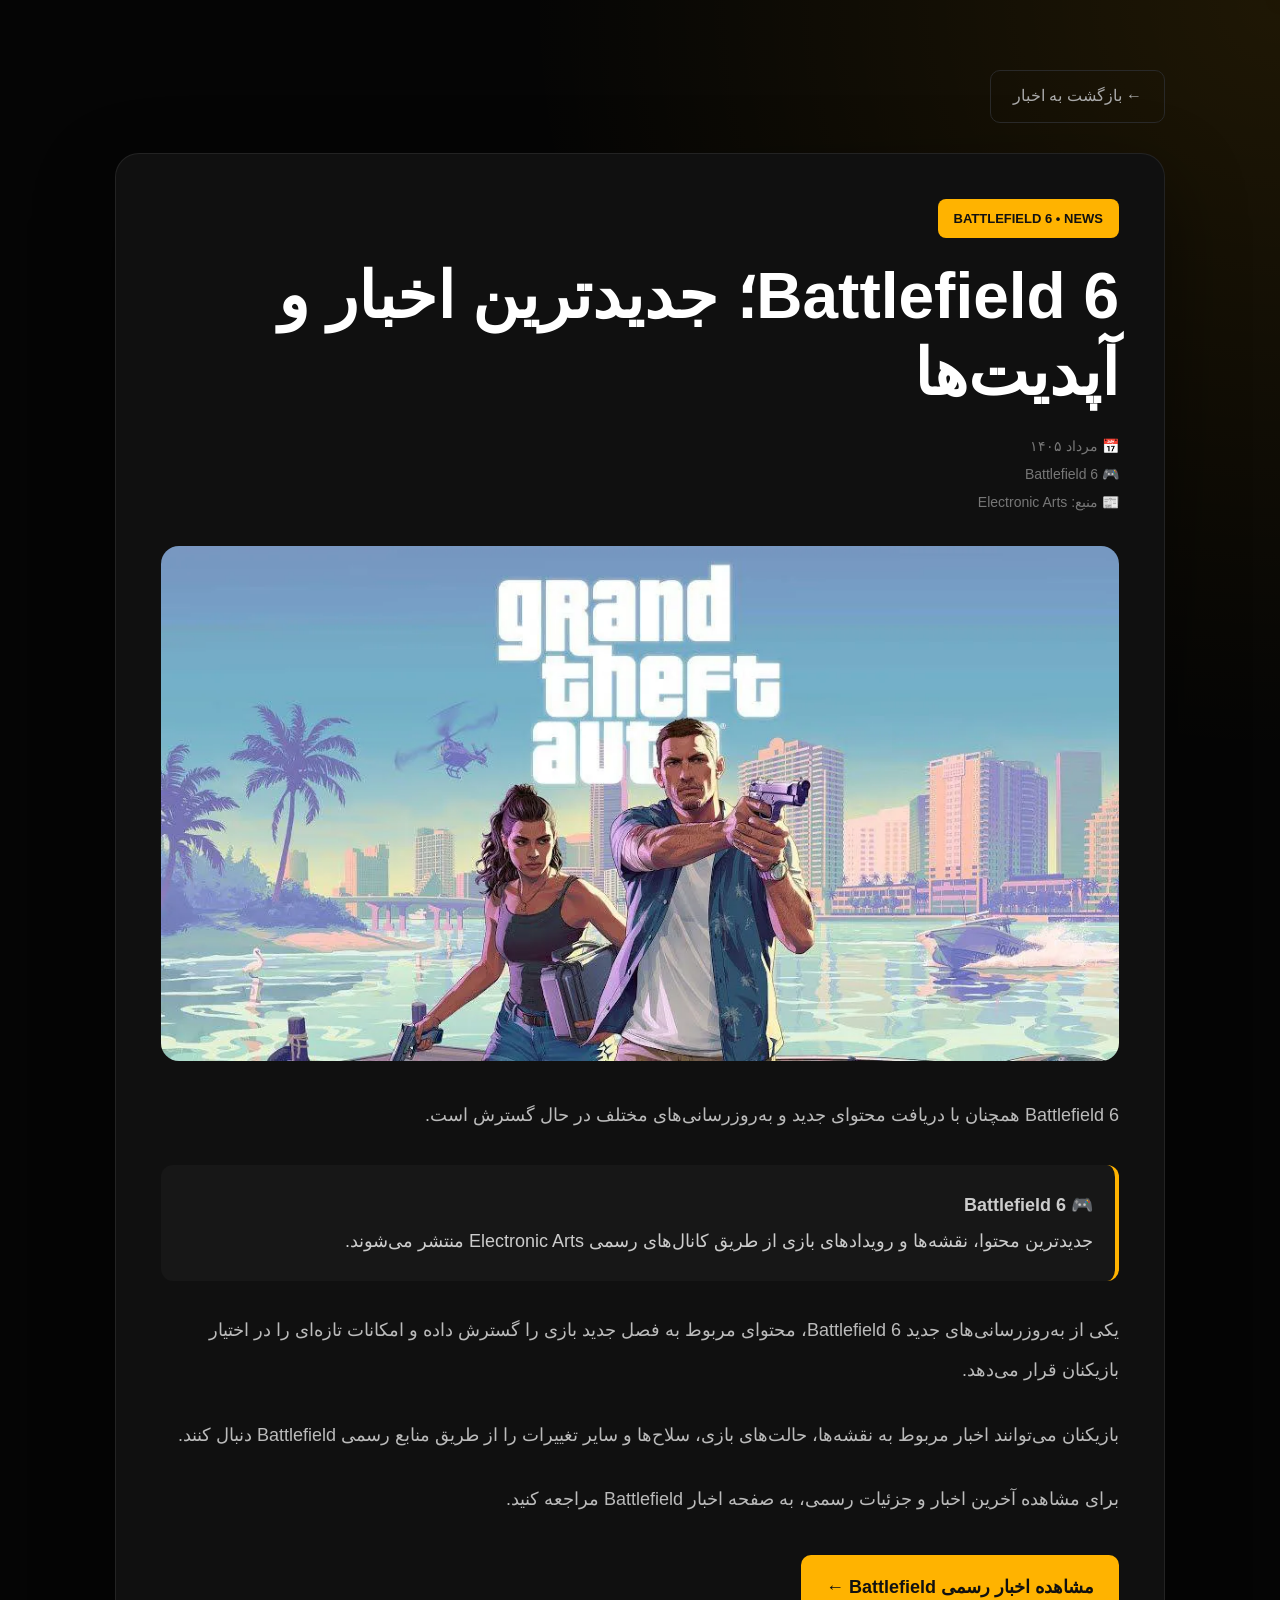
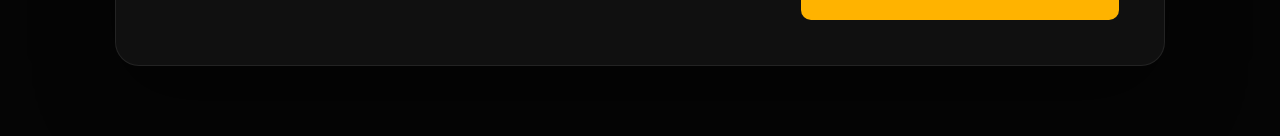
==== news-battlefield.html @ 07619cab "Create news-battlefield.html" ====
<!DOCTYPE html>
<html lang="fa" dir="rtl">

<head>
  <meta charset="UTF-8">
  <meta name="viewport" content="width=device-width, initial-scale=1.0">

  <title>Battlefield 6 | ALI GAMING NEWS</title>

  <link rel="stylesheet" href="style.css">

  <style>
    .article-page {
      min-height: 100vh;
      padding: 70px 5%;
      background:
        radial-gradient(circle at top right, rgba(255,179,0,.10), transparent 35%),
        #050505;
    }

    .article-container {
      max-width: 1050px;
      margin: auto;
    }

    .back-button {
      display: inline-block;
      margin-bottom: 30px;
      padding: 11px 22px;
      color: #aaa;
      border: 1px solid #292929;
      border-radius: 10px;
      text-decoration: none;
      transition: .25s;
    }

    .back-button:hover {
      background: #ffb300;
      color: #111;
      border-color: #ffb300;
    }

    .article {
      background: #101010;
      border: 1px solid rgba(255,255,255,.08);
      border-radius: 24px;
      padding: 45px;
      box-shadow: 0 30px 80px rgba(0,0,0,.45);
    }

    .article-badge {
      display: inline-block;
      padding: 8px 16px;
      margin-bottom: 20px;
      background: #ffb300;
      color: #111;
      border-radius: 8px;
      font-size: 13px;
      font-weight: bold;
    }

    .article h1 {
      font-size: clamp(34px, 5vw, 64px);
      line-height: 1.2;
      margin: 0 0 20px;
    }

    .article-meta {
      color: #777;
      line-height: 2;
      margin-bottom: 30px;
      font-size: 14px;
    }

    .article-image {
      width: 100%;
      max-height: 560px;
      object-fit: cover;
      border-radius: 18px;
      margin-bottom: 35px;
      display: block;
    }

    .article-text {
      color: #bbb;
      font-size: 18px;
      line-height: 2.2;
    }

    .article-text p {
      margin: 0 0 25px;
    }

    .article-info {
      margin: 30px 0;
      padding: 22px;
      background: #171717;
      border-right: 4px solid #ffb300;
      border-radius: 12px;
      color: #ccc;
      line-height: 2;
    }

    .source-button {
      display: inline-block;
      margin-top: 10px;
      padding: 13px 25px;
      background: #ffb300;
      color: #111;
      border-radius: 10px;
      text-decoration: none;
      font-weight: bold;
      transition: .25s;
    }

    .source-button:hover {
      transform: translateY(-3px);
    }

    @media (max-width: 600px) {
      .article-page {
        padding: 40px 5%;
      }

      .article {
        padding: 25px;
      }

      .article-text {
        font-size: 16px;
      }
    }
  </style>
</head>

<body>

  <main class="article-page">

    <div class="article-container">

      <a href="index.html#news" class="back-button">
        ← بازگشت به اخبار
      </a>

      <article class="article">

        <span class="article-badge">
          BATTLEFIELD 6 • NEWS
        </span>

        <h1>
          Battlefield 6؛ جدیدترین اخبار و آپدیت‌ها
        </h1>

        <div class="article-meta">
          📅 مرداد ۱۴۰۵
          <br>
          🎮 Battlefield 6
          <br>
          📰 منبع: Electronic Arts
        </div>

        <img
          src="gta6.jpg"
          alt="Battlefield 6"
          class="article-image"
        >

        <div class="article-text">

          <p>
            Battlefield 6 همچنان با دریافت محتوای جدید
            و به‌روزرسانی‌های مختلف در حال گسترش است.
          </p>

          <div class="article-info">
            <strong>🎮 Battlefield 6</strong>
            <br>
            جدیدترین محتوا، نقشه‌ها و رویدادهای بازی
            از طریق کانال‌های رسمی Electronic Arts
            منتشر می‌شوند.
          </div>

          <p>
            یکی از به‌روزرسانی‌های جدید Battlefield 6،
            محتوای مربوط به فصل جدید بازی را گسترش داده
            و امکانات تازه‌ای را در اختیار بازیکنان قرار می‌دهد.
          </p>

          <p>
            بازیکنان می‌توانند اخبار مربوط به نقشه‌ها،
            حالت‌های بازی، سلاح‌ها و سایر تغییرات را
            از طریق منابع رسمی Battlefield دنبال کنند.
          </p>

          <p>
            برای مشاهده آخرین اخبار و جزئیات رسمی،
            به صفحه اخبار Battlefield مراجعه کنید.
          </p>

          <a
            href="https://www.ea.com/games/battlefield/battlefield-6/news"
            target="_blank"
            rel="noopener noreferrer"
            class="source-button"
          >
            مشاهده اخبار رسمی Battlefield ←
          </a>

        </div>

      </article>

    </div>

  </main>

</body>

</html>
---- style.css ----
* {
  margin: 0;
  padding: 0;
  box-sizing: border-box;
  }

html {
scroll-behavior: smooth;
}

body {
font-family: Arial, Tahoma, sans-serif;
background: #050505;
color: #fff;
line-height: 1.8;
overflow-x: hidden;
}

.header {
position: sticky;
top: 0;
z-index: 999;
min-height: 75px;
padding: 0 7%;
display: flex;
align-items: center;
justify-content: space-between;
background: rgba(5, 5, 5, 0.9);
backdrop-filter: blur(18px);
border-bottom: 1px solid rgba(255, 255, 255, 0.08);
}

.logo {
font-size: 25px;
font-weight: 900;
letter-spacing: 3px;
color: #ffb300;
text-shadow: 0 0 20px rgba(255, 179, 0, 0.35);
}

nav {
display: flex;
gap: 30px;
flex-wrap: wrap;
}

nav a {
position: relative;
color: #ccc;
text-decoration: none;
font-size: 15px;
padding: 8px 0;
transition: 0.3s;
}

nav a:hover {
color: #ffb300;
}

nav a::after {
content: "";
position: absolute;
right: 0;
bottom: 0;
width: 0;
height: 2px;
background: #ffb300;
transition: 0.3s;
}

nav a:hover::after {
width: 100%;
}

.hero {
min-height: calc(100vh - 75px);
display: flex;
align-items: center;
justify-content: center;
gap: 70px;
padding: 80px 7%;
position: relative;
overflow: hidden;
background:
radial-gradient(circle at 80% 20%, rgba(255,179,0,.15), transparent 30%),
radial-gradient(circle at 20% 80%, rgba(255,50,0,.08), transparent 35%),
#050505;
}

.hero::before {
content: "";
position: absolute;
width: 500px;
height: 500px;
background: rgba(255,179,0,.05);
filter: blur(100px);
border-radius: 50%;
top: -200px;
right: -150px;
pointer-events: none;
}

.hero-image {
width: 52%;
max-width: 720px;
position: relative;
z-index: 1;
overflow: hidden;
border-radius: 24px;
border: 1px solid rgba(255,255,255,.12);
box-shadow:
0 30px 90px rgba(0,0,0,.8),
0 0 50px rgba(255,179,0,.1);
}

.hero-image img {
width: 100%;
height: auto;
display: block;
transition: .7s ease;
}

.hero-image:hover img {
transform: scale(1.04);
}

.hero-content {
max-width: 520px;
position: relative;
z-index: 2;
}

.tag,
.section-tag {
color: #ffb300;
font-size: 12px;
font-weight: bold;
letter-spacing: 3px;
margin-bottom: 15px;
}

.section-tag {
display: block;
text-align: center;
}

.hero-content h1 {
font-size: clamp(70px, 10vw, 140px);
line-height: .9;
font-weight: 900;
margin-bottom: 15px;
background: linear-gradient(135deg,#fff 20%,#ffb300 80%);
-webkit-background-clip: text;
-webkit-text-fill-color: transparent;
}

.hero-content h2 {
font-size: 24px;
color: #eee;
margin-bottom: 20px;
}

.hero-content p {
color: #999;
font-size: 17px;
margin-bottom: 30px;
}

.hero-buttons {
display: flex;
gap: 15px;
flex-wrap: wrap;
}

.button {
position: relative;
overflow: hidden;
display: inline-block;
padding: 13px 28px;
background: #ffb300;
color: #111;
border-radius: 8px;
text-decoration: none;
font-weight: bold;
transition: .3s;
box-shadow: 0 10px 30px rgba(255,179,0,.18);
}

.button:hover {
transform: translateY(-4px);
background: #ffc533;
}

.button.secondary {
background: transparent;
color: #fff;
border: 1px solid rgba(255,255,255,.2);
box-shadow: none;
}

.button.secondary:hover {
background: rgba(255,255,255,.08);
border-color: #ffb300;
color: #ffb300;
}

.section,
.games,
.features,
.gallery,
.about {
padding: 110px 7%;
}

.section {
background: linear-gradient(180deg,#090909,#0d0d0d);
}

.games {
background: #050505;
}

.features {
background: #080808;
}

.gallery {
background: linear-gradient(180deg,#080808,#101010);
}

.section h2,
.games h2,
.features h2,
.gallery h2,
.about h2 {
text-align: center;
font-size: 42px;
margin-bottom: 55px;
}

.section h2::after,
.games h2::after,
.features h2::after,
.gallery h2::after,
.about h2::after {
content: "";
display: block;
width: 60px;
height: 3px;
margin: 15px auto 0;
background: #ffb300;
border-radius: 20px;
}

.cards {
max-width: 1200px;
margin: auto;
display: grid;
grid-template-columns: repeat(3,1fr);
gap: 25px;
}

.card {
position: relative;
padding: 35px;
min-height: 260px;
background: linear-gradient(145deg,#171717,#0a0a0a);
border: 1px solid rgba(255,255,255,.08);
border-radius: 18px;
overflow: hidden;
transition: .35s;
}

.card:hover {
transform: translateY(-10px);
border-color: rgba(255,179,0,.45);
box-shadow: 0 25px 60px rgba(0,0,0,.5);
}

.card-number {
position: absolute;
top: 15px;
left: 20px;
font-size: 45px;
font-weight: 900;
color: rgba(255,179,0,.08);
}

.card h3 {
color: #ffb300;
font-size: 24px;
margin-bottom: 15px;
}

.card p {
color: #999;
margin-bottom: 25px;
}

.read-more,
.game-content a {
color: #ffb300;
text-decoration: none;
transition: .3s;
}

.read-more:hover,
.game-content a:hover {
color: #fff;
}

.game-grid {
max-width: 1200px;
margin: auto;
display: grid;
grid-template-columns: repeat(3,1fr);
gap: 25px;
}

.game-card {
background: #101010;
border: 1px solid rgba(255,255,255,.08);
border-radius: 18px;
overflow: hidden;
transition: .35s;
}

.game-card:hover {
transform: translateY(-8px);
border-color: rgba(255,179,0,.45);
box-shadow: 0 25px 60px rgba(0,0,0,.6);
}

.game-image,
.game-placeholder {
height: 230px;
}

.game-image {
overflow: hidden;
}

.game-image img {
width: 100%;
height: 100%;
object-fit: cover;
display: block;
transition: .6s;
}

.game-card:hover .game-image img {
transform: scale(1.06);
}

.game-placeholder {
display: flex;
align-items: center;
justify-content: center;
text-align: center;
padding: 20px;
font-size: 28px;
font-weight: 900;
color: #aaa;
background:
radial-gradient(circle,rgba(255,179,0,.1),transparent 60%),
#111;
}

.game-content {
padding: 25px;
}

.game-content > span {
color: #ffb300;
font-size: 11px;
font-weight: bold;
letter-spacing: 2px;
}

.game-content h3 {
font-size: 22px;
margin: 8px 0 10px;
}

.game-content p {
color: #888;
font-size: 14px;
margin-bottom: 20px;
}

.feature-grid {
max-width: 1100px;
margin: auto;
display: grid;
grid-template-columns: repeat(4,1fr);
gap: 20px;
}

.feature {
padding: 30px;
background: #0d0d0d;
border: 1px solid rgba(255,255,255,.07);
border-radius: 15px;
transition: .3s;
}

.feature:hover {
transform: translateY(-7px);
border-color: rgba(255,179,0,.35);
}

.feature span {
color: #ffb300;
font-size: 13px;
font-weight: bold;
}

.feature h3 {
margin: 15px 0 10px;
font-size: 20px;
}

.feature p {
color: #888;
font-size: 14px;
}

.gallery-intro {
max-width: 650px;
margin: -30px auto 45px;
text-align: center;
color: #888;
}

.gallery-grid {
max-width: 1200px;
margin: auto;
display: grid;
grid-template-columns: 2fr 1fr;
grid-template-rows: 250px 250px;
gap: 20px;
}

.gallery-item {
position: relative;
overflow: hidden;
border-radius: 18px;
border: 1px solid rgba(255,255,255,.08);
background: #111;
}

.gallery-item:first-child {
grid-row: span 2;
}

.gallery-item img {
width: 100%;
height: 100%;
object-fit: cover;
display: block;
transition: .6s;
}

.gallery-item:hover img {
transform: scale(1.06);
}

.gallery-overlay {
position: absolute;
inset: 0;
display: flex;
flex-direction: column;
justify-content: flex-end;
padding: 30px;
background: linear-gradient(transparent 35%,rgba(0,0,0,.9));
}

.gallery-overlay span,
.gallery-empty span {
color: #ffb300;
font-size: 12px;
font-weight: bold;
letter-spacing: 3px;
}

.gallery-overlay h3 {
font-size: 25px;
margin-top: 5px;
}

.gallery-empty {
display: flex;
align-items: center;
justify-content: center;
text-align: center;
background:
radial-gradient(circle,rgba(255,179,0,.09),transparent 60%),
#0b0b0b;
transition: .35s;
}

.gallery-empty:hover {
transform: translateY(-5px);
border-color: rgba(255,179,0,.4);
}

.gallery-empty h3 {
margin-top: 10px;
color: #777;
font-size: 20px;
}

.about {
text-align: center;
background:
radial-gradient(circle at center,rgba(255,179,0,.07),transparent 45%),
#080808;
}

.about p {
max-width: 750px;
margin: auto;
color: #999;
font-size: 18px;
}

footer {
padding: 40px 20px;
text-align: center;
background: #030303;
border-top: 1px solid rgba(255,255,255,.06);
}

.footer-logo {
color: #ffb300;
font-size: 24px;
font-weight: 900;
letter-spacing: 3px;
margin-bottom: 10px;
}

footer p {
color: #555;
font-size: 13px;
}

@media (max-width: 950px) {

.hero {
flex-direction: column;
text-align: center;
}

.hero-image {
width: 100%;
max-width: 700px;
}

.hero-content {
max-width: 700px;
}

.hero-buttons {
justify-content: center;
}

.cards {
grid-template-columns: 1fr;
max-width: 600px;
}

.game-grid {
grid-template-columns: repeat(2,1fr);
}

.feature-grid {
grid-template-columns: repeat(2,1fr);
}

.gallery-grid {
grid-template-columns: 1fr 1fr;
grid-template-rows: 300px 200px;
}
}

@media (max-width: 600px) {

.header {
padding: 18px 5%;
flex-direction: column;
gap: 10px;
}

nav {
gap: 14px;
justify-content: center;
}

nav a {
font-size: 12px;
}

.hero {
padding: 55px 5%;
}

.hero-content h1 {
font-size: 70px;
}

.hero-content h2 {
font-size: 19px;
}

.hero-content p {
font-size: 15px;
}

.hero-buttons {
flex-direction: column;
}

.button {
width: 100%;
text-align: center;
}

.section h2,
.games h2,
.features h2,
.gallery h2,
.about h2 {
font-size: 32px;
}

.game-grid,
.feature-grid {
grid-template-columns: 1fr;
}

.gallery-grid {
grid-template-columns: 1fr;
grid-template-rows: 300px 200px 200px;
}

.gallery-item:first-child {
grid-row: auto;
}
}
/* =========================================
   ALI GAMING NEWS - VISUAL UPGRADE
   ========================================= */

body {
  overflow-x: hidden;
}

/* ---------- HEADER ---------- */

.header {
  min-height: 82px;
  padding: 0 6%;
}

.logo {
  font-size: 22px;
  white-space: nowrap;
}

nav {
  gap: 26px;
}

nav a {
  font-size: 15px;
  font-weight: 600;
}


/* ---------- HERO ---------- */

.hero {
  min-height: 720px;
  padding: 80px 6%;
  gap: 80px;
}

.hero-image {
  width: min(55%, 760px);
  max-width: 760px;
  border-radius: 24px;
}

.hero-content {
  max-width: 600px;
}

.hero-content h1 {
  font-size: clamp(55px, 7vw, 105px);
  letter-spacing: -3px;
  line-height: .95;
}

.hero-content h2 {
  font-size: 28px;
  margin-top: 20px;
}

.hero-content p {
  font-size: 18px;
  line-height: 2;
  max-width: 560px;
}


/* ---------- GENERAL SECTIONS ---------- */

.section,
.games,
.features,
.gallery,
.about {
  padding: 100px 6%;
}

.section h2,
.games h2,
.features h2,
.gallery h2,
.about h2 {
  font-size: clamp(32px, 4vw, 48px);
  margin-bottom: 60px;
}


/* ---------- NEWS ---------- */

.cards {
  max-width: 1350px;
  grid-template-columns: repeat(3, 1fr);
  gap: 28px;
}

.card {
  min-height: 310px;
  padding: 34px;
  border-radius: 20px;
}

.card h3 {
  font-size: 27px;
  margin-top: 20px;
}

.card p {
  font-size: 15px;
  line-height: 2;
  color: #aaa;
}

.card small {
  color: #777;
  font-size: 12px;
}


/* ---------- GAMES ---------- */

.game-grid {
  max-width: 1350px;
  grid-template-columns: repeat(3, 1fr);
  gap: 28px;
}

.game-card {
  min-height: 450px;
  border-radius: 20px;
}

.game-image,
.game-placeholder {
  height: 270px;
}

.game-placeholder {
  font-size: 30px;
  letter-spacing: 1px;
}

.game-content {
  padding: 28px;
}

.game-content h3 {
  font-size: 24px;
}

.game-content p {
  font-size: 15px;
  line-height: 1.9;
}


/* ---------- FEATURES ---------- */

.feature-grid {
  max-width: 1250px;
  gap: 25px;
}

.feature {
  min-height: 220px;
  padding: 32px;
  border-radius: 18px;
}

.feature h3 {
  font-size: 23px;
}

.feature p {
  font-size: 15px;
  line-height: 1.9;
}


/* ---------- GALLERY ---------- */

.gallery-grid {
  max-width: 1350px;
  grid-template-columns: 2fr 1fr;
  grid-template-rows: 300px 300px;
  gap: 25px;
}

.gallery-item {
  border-radius: 20px;
}

.gallery-overlay {
  padding: 35px;
}

.gallery-overlay h3 {
  font-size: 30px;
}


/* ---------- ABOUT ---------- */

.about {
  min-height: 400px;
  display: flex;
  flex-direction: column;
  justify-content: center;
}

.about p {
  max-width: 850px;
  font-size: 18px;
  line-height: 2.2;
}


/* ---------- BUTTONS ---------- */

.button {
  padding: 14px 32px;
  font-size: 15px;
}


/* ---------- HOVER EFFECTS ---------- */

.card,
.game-card,
.feature,
.gallery-item {
  will-change: transform;
}

.card:hover,
.game-card:hover,
.feature:hover {
  transform: translateY(-8px);
}


/* ---------- MOBILE ---------- */

@media (max-width: 950px) {

  .hero {
    min-height: auto;
    padding-top: 70px;
    padding-bottom: 80px;
    gap: 45px;
  }

  .hero-image {
    width: 100%;
  }

  .hero-content {
    width: 100%;
  }

  .cards,
  .game-grid {
    grid-template-columns: repeat(2, 1fr);
  }

  .feature-grid {
    grid-template-columns: repeat(2, 1fr);
  }

}


@media (max-width: 600px) {

  .header {
    min-height: 75px;
    padding: 15px 5%;
  }

  .logo {
    font-size: 18px;
  }

  nav {
    gap: 12px;
  }

  nav a {
    font-size: 11px;
  }

  .hero {
    padding: 55px 5%;
  }

  .hero-content h1 {
    font-size: 52px;
    letter-spacing: -2px;
  }

  .hero-content h2 {
    font-size: 21px;
  }

  .hero-content p {
    font-size: 15px;
  }

  .cards,
  .game-grid,
  .feature-grid {
    grid-template-columns: 1fr;
  }

  .card {
    min-height: auto;
  }

  .game-card {
    min-height: auto;
  }

  .game-image,
  .game-placeholder {
    height: 240px;
  }

  .gallery-grid {
    grid-template-columns: 1fr;
    grid-template-rows: 300px 220px 220px;
  }

}
/* ===== NEWS SEARCH & FILTER ===== */

#news .news-search {
    display: block;
    width: min(600px, 90%);
    height: 52px;
    margin: 0 auto 20px;
    padding: 0 20px;

    background: #111;
    color: #fff;

    border: 1px solid #292929;
    border-radius: 12px;

    font-family: inherit;
    font-size: 16px;

    outline: none;
    direction: rtl;

    transition: .25s ease;
}

#news .news-search::placeholder {
    color: #777;
}

#news .news-search:focus {
    border-color: #ffb300;
    box-shadow: 0 0 20px rgba(255,179,0,.12);
}


/* FILTER BAR */

#news .news-filters {
    display: flex;
    justify-content: center;
    align-items: center;

    gap: 10px;
    flex-wrap: wrap;

    margin: 0 auto 40px;
}


/* FILTER BUTTON */

#news .news-filter {
    appearance: none;

    padding: 10px 20px;

    background: #111;
    color: #aaa;

    border: 1px solid #292929;
    border-radius: 9px;

    font-family: inherit;
    font-size: 14px;
    font-weight: 600;

    cursor: pointer;

    transition:
        background .25s ease,
        color .25s ease,
        border-color .25s ease,
        transform .25s ease;
}

#news .news-filter:hover {
    color: #fff;
    border-color: #ffb300;
    transform: translateY(-2px);
}


/* ACTIVE */

#news .news-filter.active {
    background: #ffb300;
    color: #080808;

    border-color: #ffb300;

    box-shadow:
        0 5px 20px rgba(255,179,0,.15);
}


/* NO RESULTS */

#news .no-news-results {
    width: min(700px, 90%);
    margin: 30px auto;
    padding: 35px;

    text-align: center;

    background: #101010;
    color: #888;

    border: 1px solid #252525;
    border-radius: 15px;
}


/* MOBILE */

@media (max-width: 600px) {

    #news .news-search {
        width: 90%;
        height: 48px;
        font-size: 14px;
    }

    #news .news-filters {
        gap: 7px;
        padding: 0 10px;
    }

    #news .news-filter {
        padding: 8px 13px;
        font-size: 12px;
    }

}
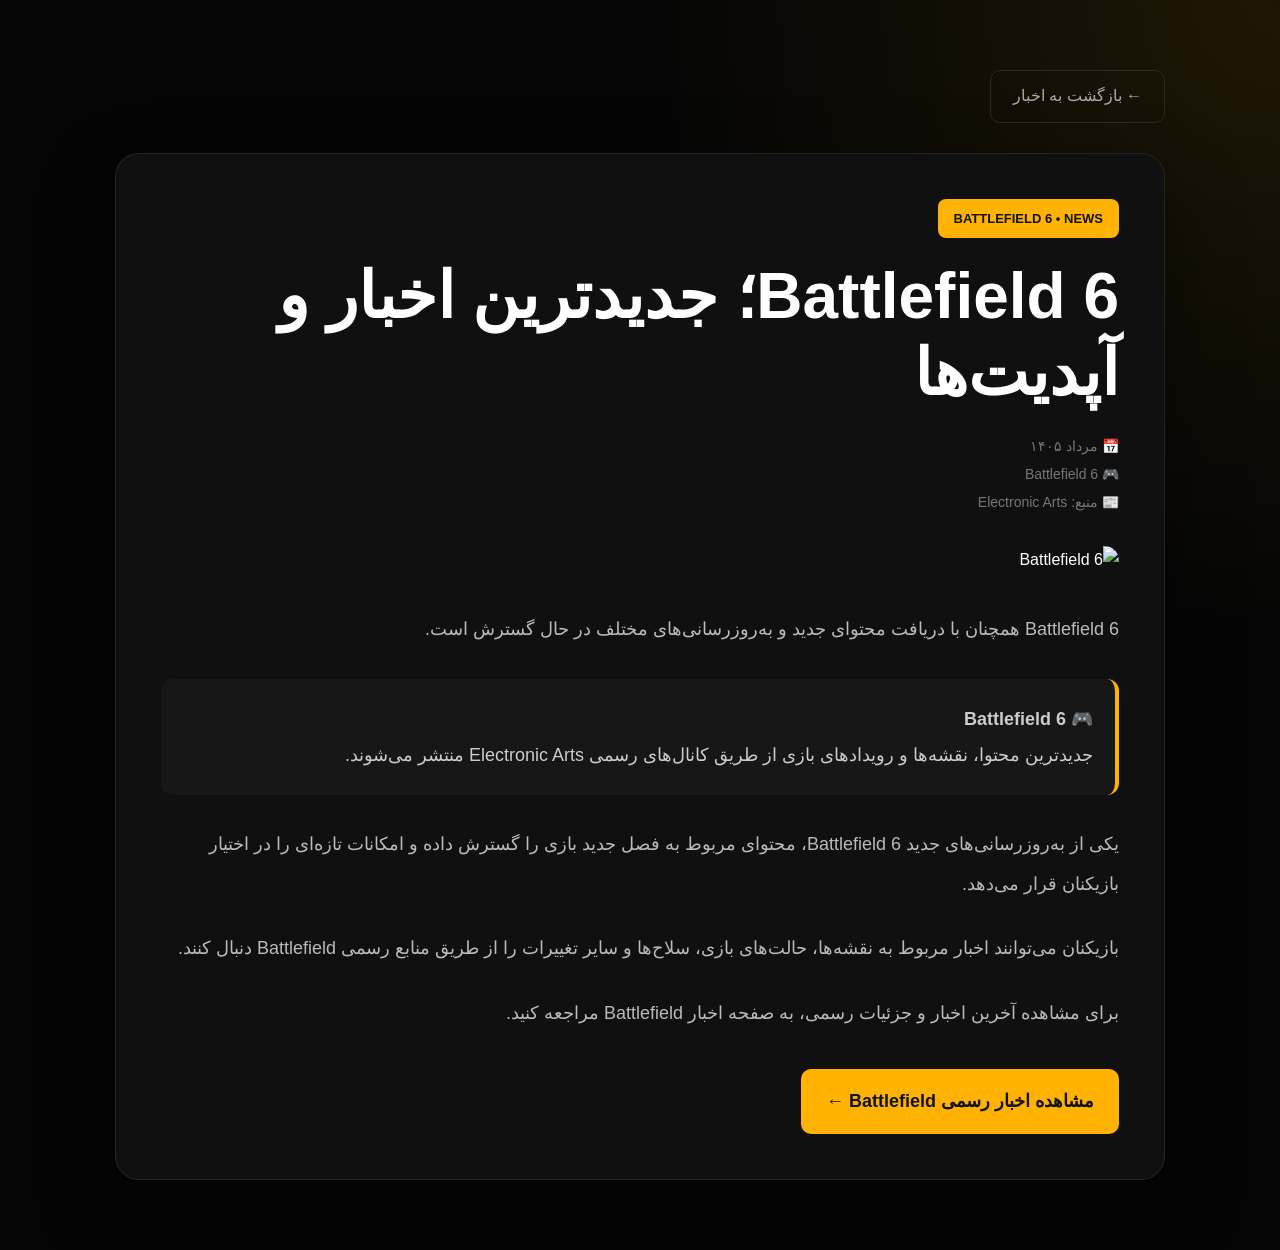
==== commit de630559: "Update news-battlefield.html" ====
--- a/news-battlefield.html
+++ b/news-battlefield.html
@@ -162,7 +162,7 @@
         </div>
 
         <img
-          src="gta6.jpg"
+          src="battlefield.jpg"
           alt="Battlefield 6"
           class="article-image"
         >
